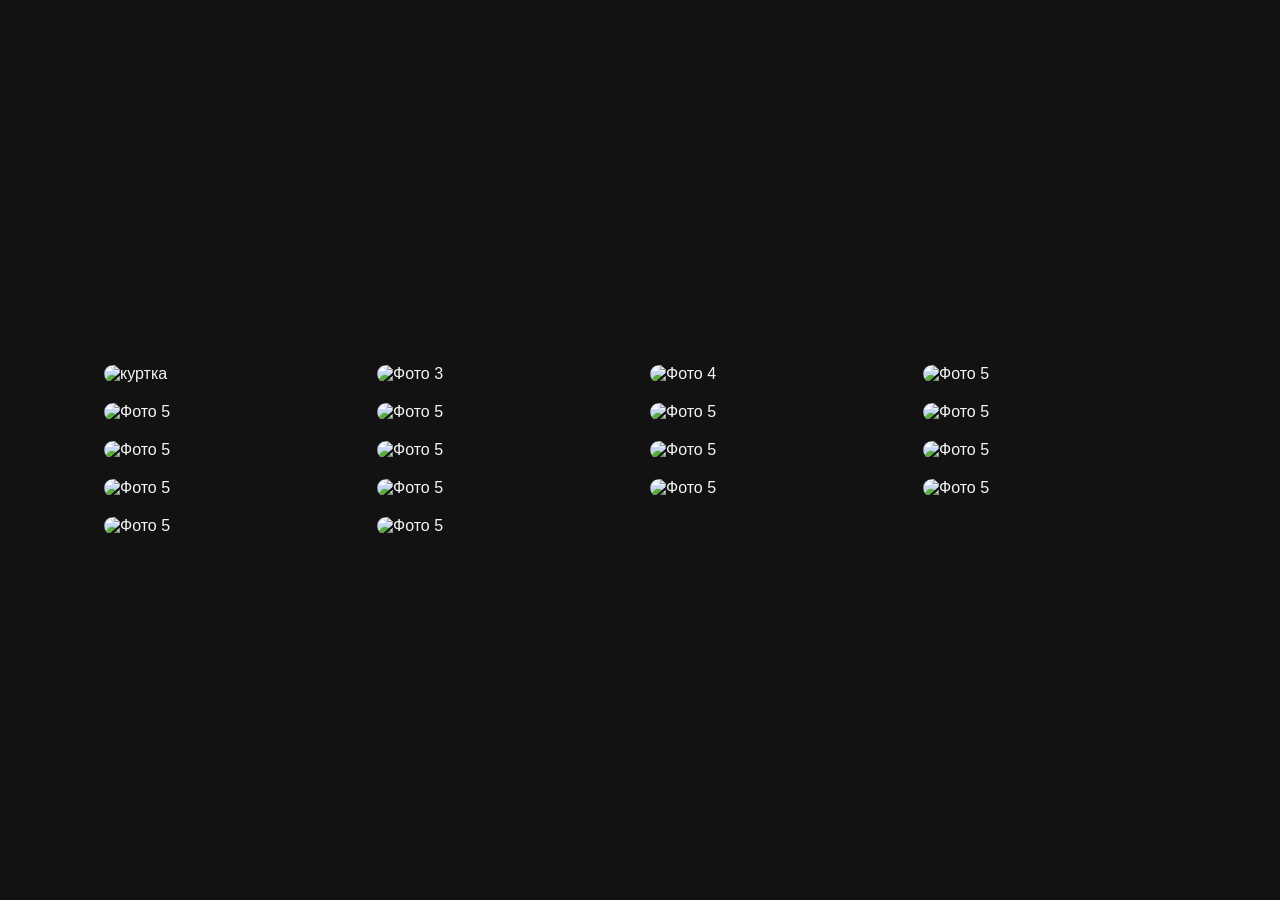
==== index.html @ 7046fb3c "Add files via upload" ====
<!DOCTYPE html>
<html lang="ru">
<head>
    <meta charset="UTF-8">
    <meta name="viewport" content="width=device-width, initial-scale=1.0">
    <title>Фотоколлаж</title>
    <link rel="stylesheet" href="style.css">
</head>
<body>
    <div class="collage">
        <!-- Замените 'image1.jpg', 'image2.jpg' и т. д. на имена ваших файлов -->
        
        <img src="images/1.jpg" alt="куртка">
        <img src="images/2.jpg" alt="Фото 3">
        <img src="images/3.jpg" alt="Фото 4">
        <img src="images/4.jpg" alt="Фото 5">
	<img src="images/5.jpg" alt="Фото 5">
	<img src="images/6.jpg" alt="Фото 5">
	<img src="images/7.jpg" alt="Фото 5">
	<img src="images/8.jpg" alt="Фото 5">
	<img src="images/9.jpg" alt="Фото 5">
	<img src="images/10.jpg" alt="Фото 5">
	<img src="images/11.jpg" alt="Фото 5">
	<img src="images/12.jpg" alt="Фото 5">
	<img src="images/13.jpg" alt="Фото 5">
	<img src="images/14.jpg" alt="Фото 5">
	<img src="images/15.jpg" alt="Фото 5">
	<img src="images/16.jpg" alt="Фото 5">
	<img src="images/17.jpg" alt="Фото 5">
	<img src="images/18.jpg" alt="Фото 5">






        <!-- Добавьте столько <img>, сколько нужно -->
    </div>
</body>
</html>
---- style.css ----
* {
    margin: 0;
    padding: 0;
    box-sizing: border-box;
}

:root {
    --dark-bg: #121212;
    --accent-color: #212121;
    --text-color: #f5f5f5;
    --border-radius: 12px;
}

body {
    background-color: var(--dark-bg);
    color: var(--text-color);
    font-family: 'Inter', sans-serif;
    display: flex;
    justify-content: center;
    align-items: center;
    min-height: 100vh;
}

.collage {
    display: grid;
    grid-template-columns: repeat(auto-fit, minmax(250px, 1fr));
    gap: 20px;
    padding: 40px;
    width: 90%;
    max-width: 1200px;
}

.collage img {
    width: 100%;
    height: auto;
    border-radius: var(--border-radius);
    object-fit: cover;
    transition: transform 0.3s ease, box-shadow 0.3s ease;
    filter: grayscale(0);
}

.collage img:hover {
    transform: scale(1.03);
    box-shadow: 0 8px 24px rgba(0, 0, 0, 0.5);
}

@media (max-width: 768px) {
    .collage {
        grid-template-columns: repeat(auto-fit, minmax(200px, 1fr));
        gap: 15px;
        padding: 30px;
    }
}

@media (max-width: 480px) {
    .collage {
        grid-template-columns: 1fr;
        gap: 10px;
        padding: 20px;
    }
}
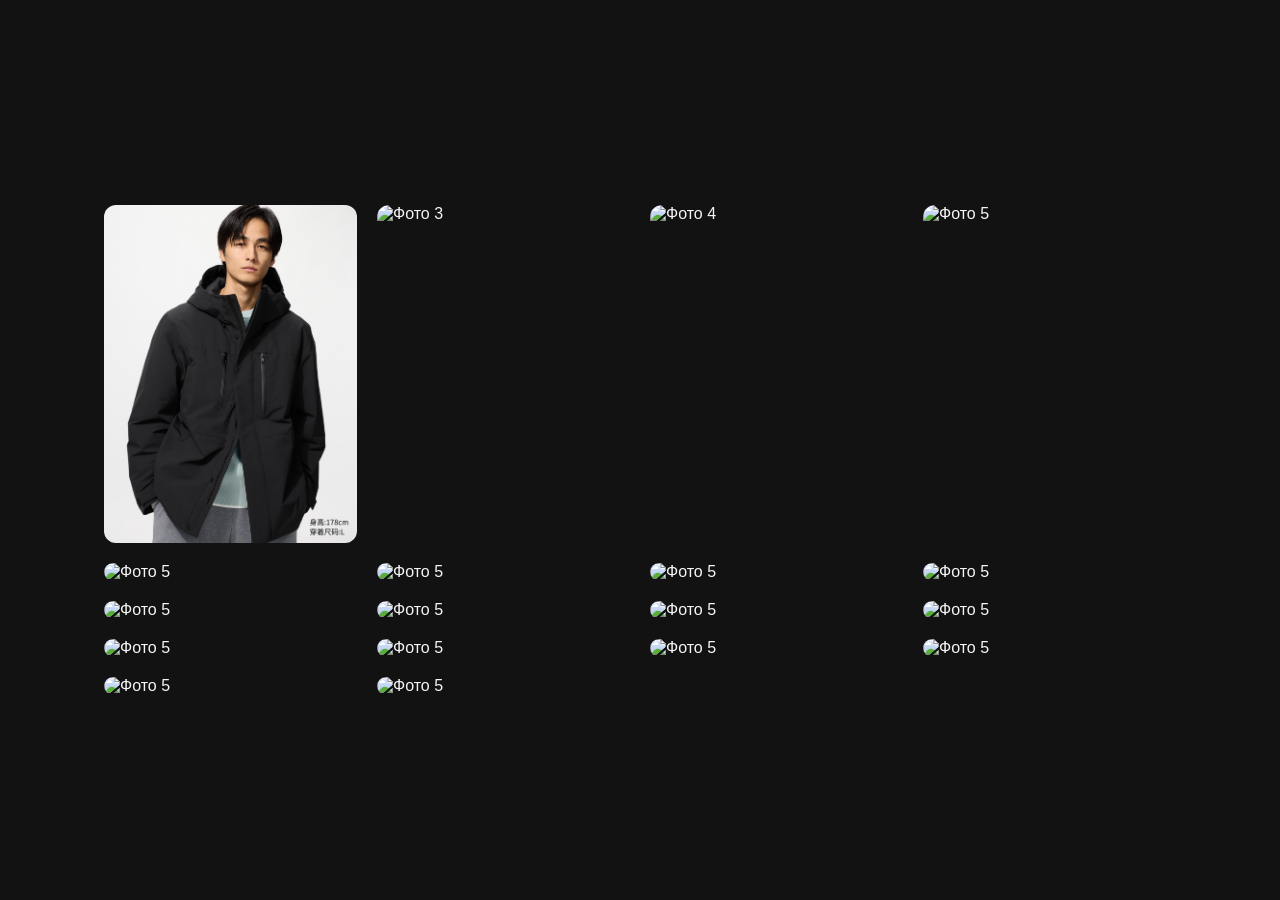
==== commit 34ca7bb6: "Update index.html" ====
--- a/index.html
+++ b/index.html
@@ -10,24 +10,24 @@
     <div class="collage">
         <!-- Замените 'image1.jpg', 'image2.jpg' и т. д. на имена ваших файлов -->
         
-        <img src="images/1.jpg" alt="куртка">
+        <img src="1.jpg" alt="куртка">
         <img src="images/2.jpg" alt="Фото 3">
         <img src="images/3.jpg" alt="Фото 4">
         <img src="images/4.jpg" alt="Фото 5">
-	<img src="images/5.jpg" alt="Фото 5">
-	<img src="images/6.jpg" alt="Фото 5">
-	<img src="images/7.jpg" alt="Фото 5">
-	<img src="images/8.jpg" alt="Фото 5">
-	<img src="images/9.jpg" alt="Фото 5">
-	<img src="images/10.jpg" alt="Фото 5">
-	<img src="images/11.jpg" alt="Фото 5">
-	<img src="images/12.jpg" alt="Фото 5">
-	<img src="images/13.jpg" alt="Фото 5">
-	<img src="images/14.jpg" alt="Фото 5">
-	<img src="images/15.jpg" alt="Фото 5">
-	<img src="images/16.jpg" alt="Фото 5">
-	<img src="images/17.jpg" alt="Фото 5">
-	<img src="images/18.jpg" alt="Фото 5">
+		<img src="images/5.jpg" alt="Фото 5">
+		<img src="images/6.jpg" alt="Фото 5">
+		<img src="images/7.jpg" alt="Фото 5">
+		<img src="images/8.jpg" alt="Фото 5">
+		<img src="images/9.jpg" alt="Фото 5">
+		<img src="images/10.jpg" alt="Фото 5">
+		<img src="images/11.jpg" alt="Фото 5">
+		<img src="images/12.jpg" alt="Фото 5">
+		<img src="images/13.jpg" alt="Фото 5">
+		<img src="images/14.jpg" alt="Фото 5">
+		<img src="images/15.jpg" alt="Фото 5">
+		<img src="images/16.jpg" alt="Фото 5">
+		<img src="images/17.jpg" alt="Фото 5">
+		<img src="images/18.jpg" alt="Фото 5">
 
 
 
@@ -37,4 +37,4 @@
         <!-- Добавьте столько <img>, сколько нужно -->
     </div>
 </body>
-</html>+</html>
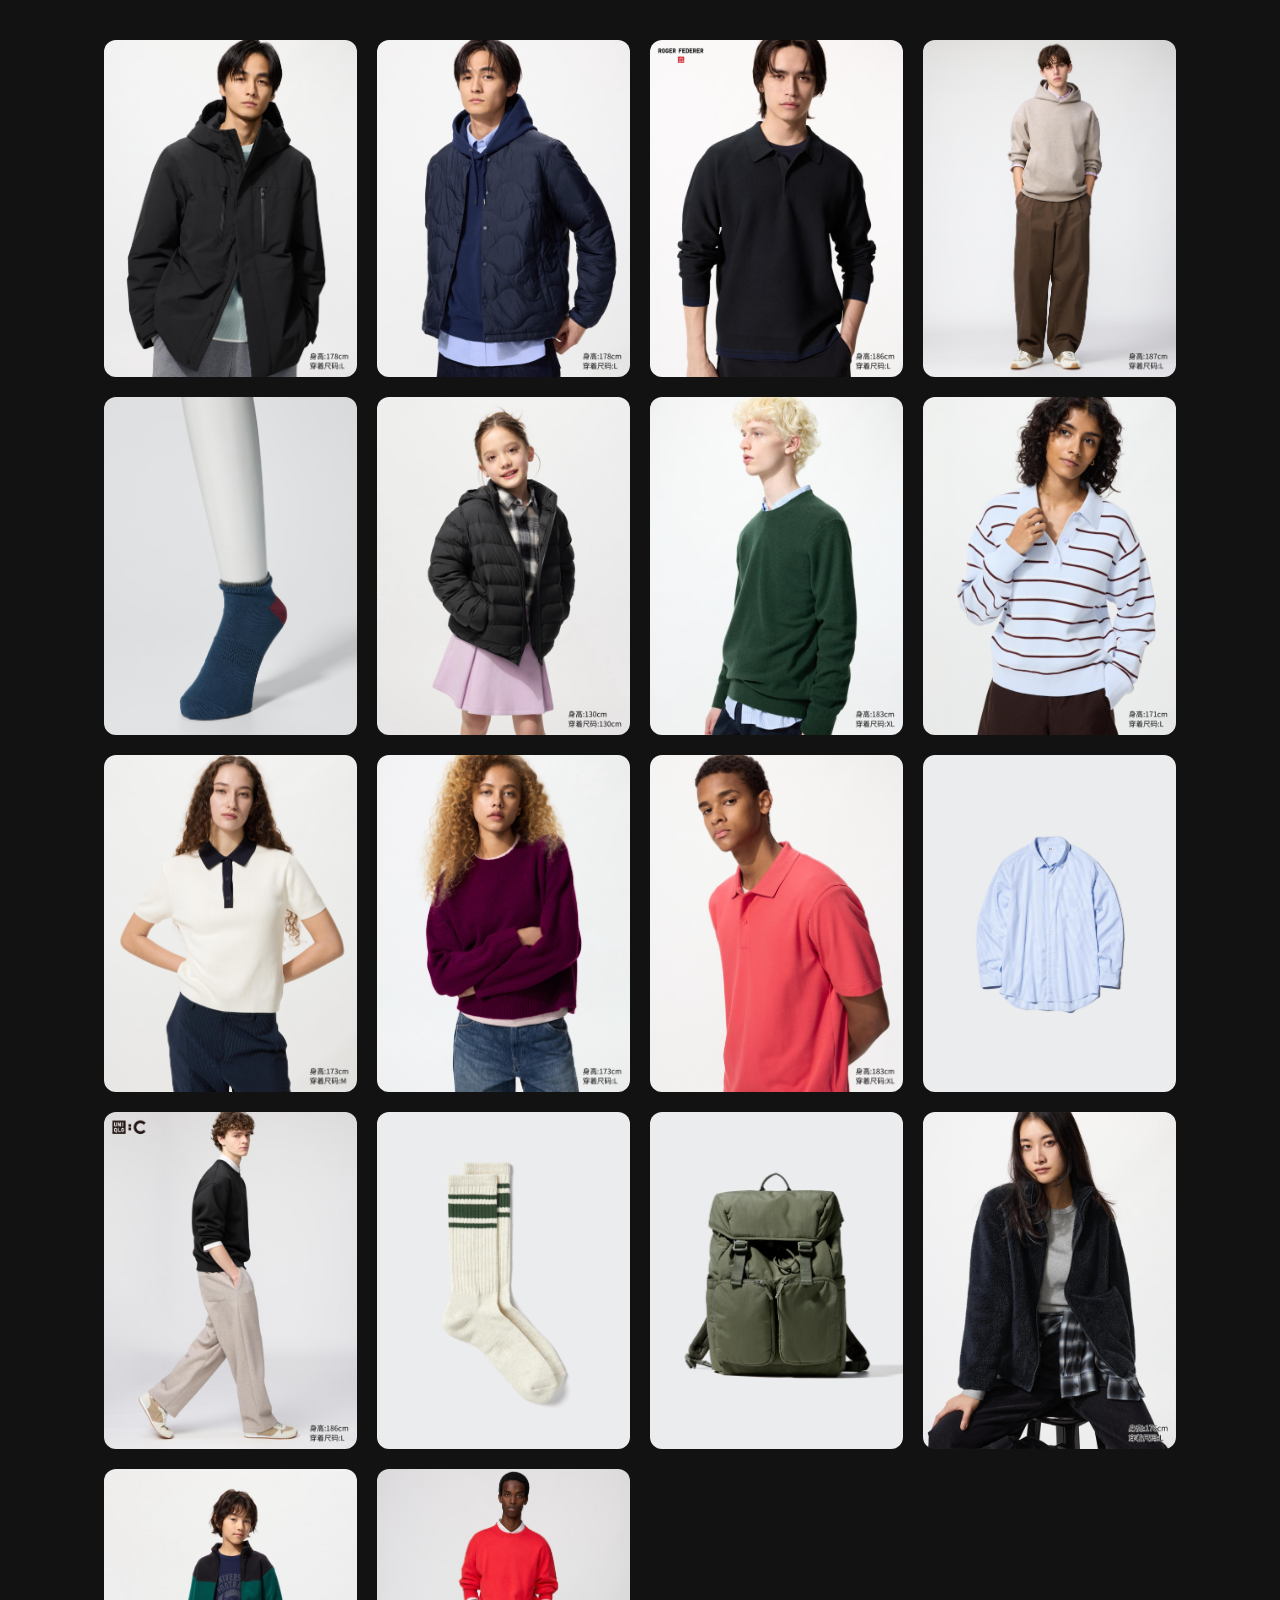
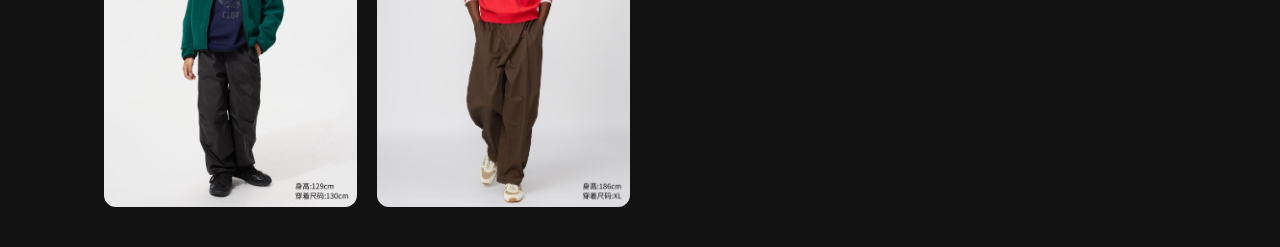
==== commit 6f7fb92f: "Update index.html" ====
--- a/index.html
+++ b/index.html
@@ -11,23 +11,23 @@
         <!-- Замените 'image1.jpg', 'image2.jpg' и т. д. на имена ваших файлов -->
         
         <img src="1.jpg" alt="куртка">
-        <img src="images/2.jpg" alt="Фото 3">
-        <img src="images/3.jpg" alt="Фото 4">
-        <img src="images/4.jpg" alt="Фото 5">
-		<img src="images/5.jpg" alt="Фото 5">
-		<img src="images/6.jpg" alt="Фото 5">
-		<img src="images/7.jpg" alt="Фото 5">
-		<img src="images/8.jpg" alt="Фото 5">
-		<img src="images/9.jpg" alt="Фото 5">
-		<img src="images/10.jpg" alt="Фото 5">
-		<img src="images/11.jpg" alt="Фото 5">
-		<img src="images/12.jpg" alt="Фото 5">
-		<img src="images/13.jpg" alt="Фото 5">
-		<img src="images/14.jpg" alt="Фото 5">
-		<img src="images/15.jpg" alt="Фото 5">
-		<img src="images/16.jpg" alt="Фото 5">
-		<img src="images/17.jpg" alt="Фото 5">
-		<img src="images/18.jpg" alt="Фото 5">
+        <img src="2.jpg" alt="Фото 3">
+        <img src="3.jpg" alt="Фото 4">
+        <img src="4.jpg" alt="Фото 5">
+		<img src="5.jpg" alt="Фото 5">
+		<img src="6.jpg" alt="Фото 5">
+		<img src="7.jpg" alt="Фото 5">
+		<img src="8.jpg" alt="Фото 5">
+		<img src="9.jpg" alt="Фото 5">
+		<img src="10.jpg" alt="Фото 5">
+		<img src="11.jpg" alt="Фото 5">
+		<img src="12.jpg" alt="Фото 5">
+		<img src="13.jpg" alt="Фото 5">
+		<img src="14.jpg" alt="Фото 5">
+		<img src="15.jpg" alt="Фото 5">
+		<img src="16.jpg" alt="Фото 5">
+		<img src="17.jpg" alt="Фото 5">
+		<img src="18.jpg" alt="Фото 5">
 
 
 
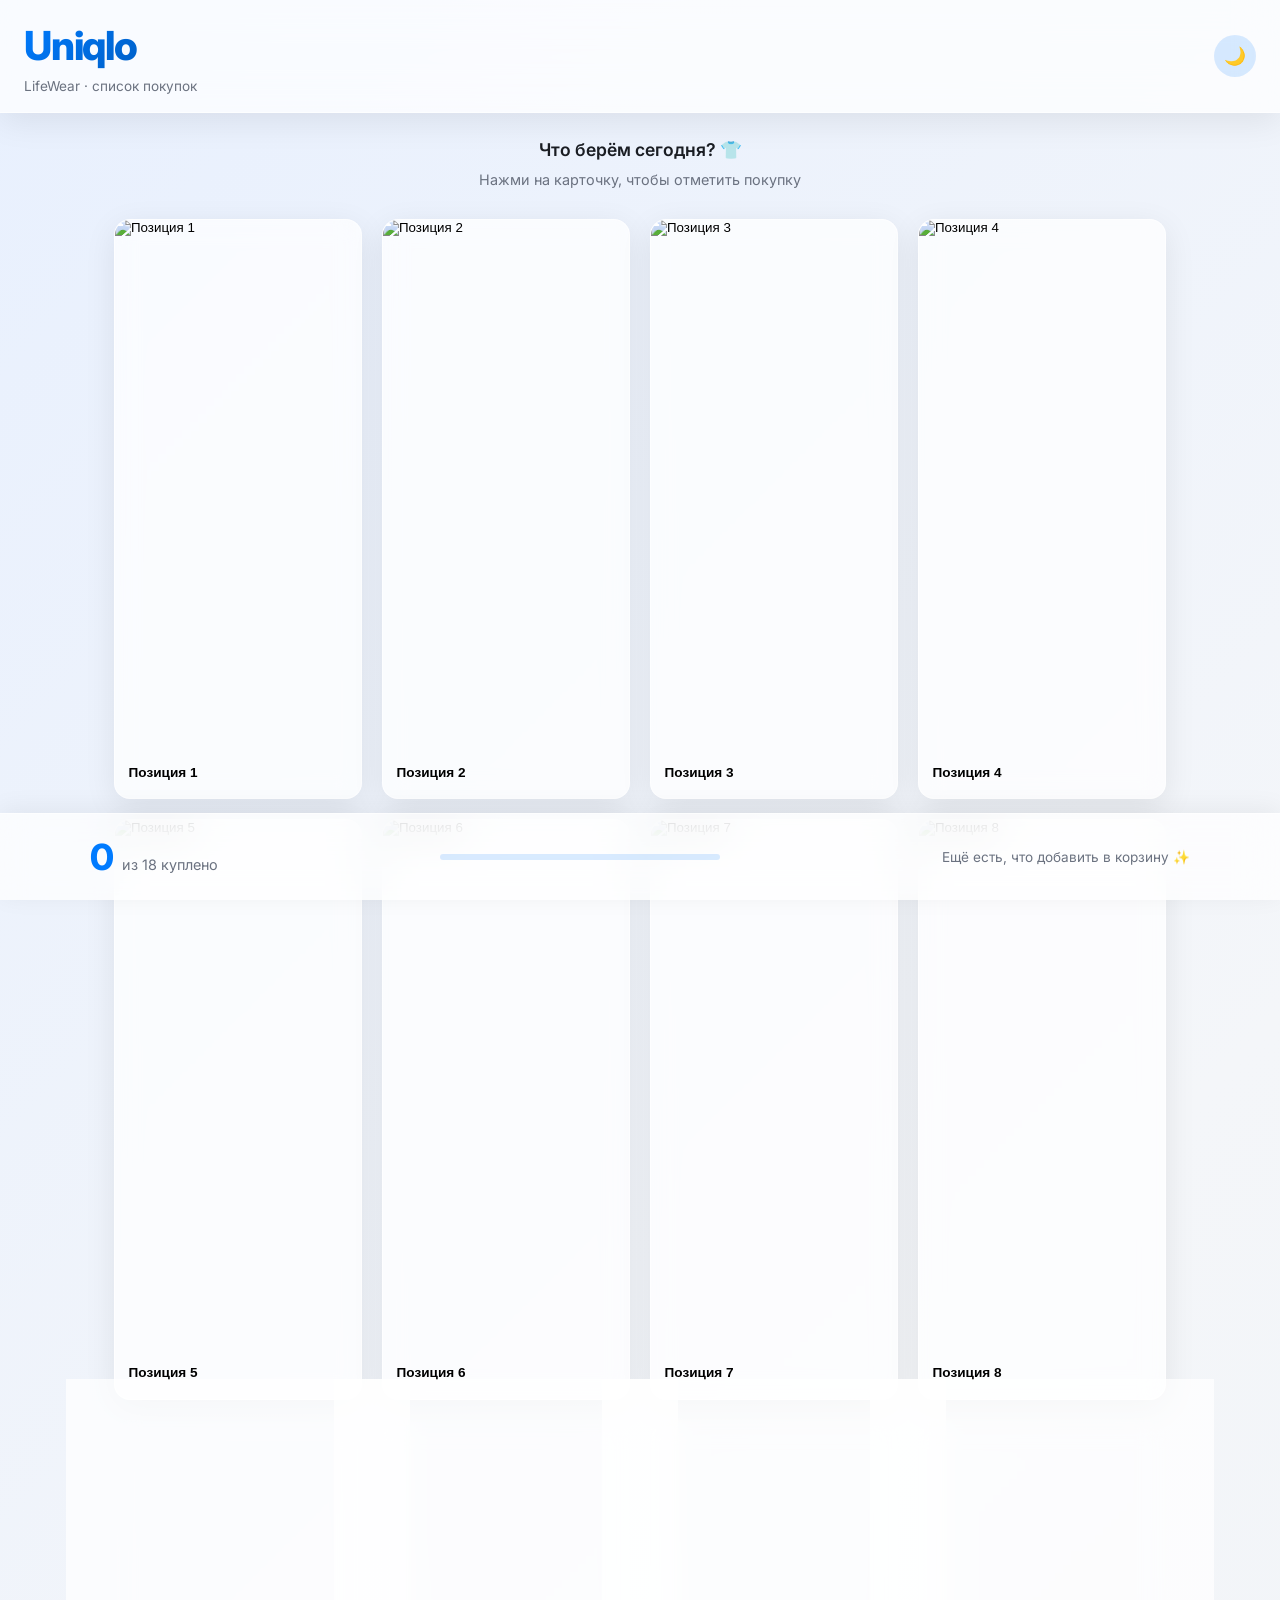
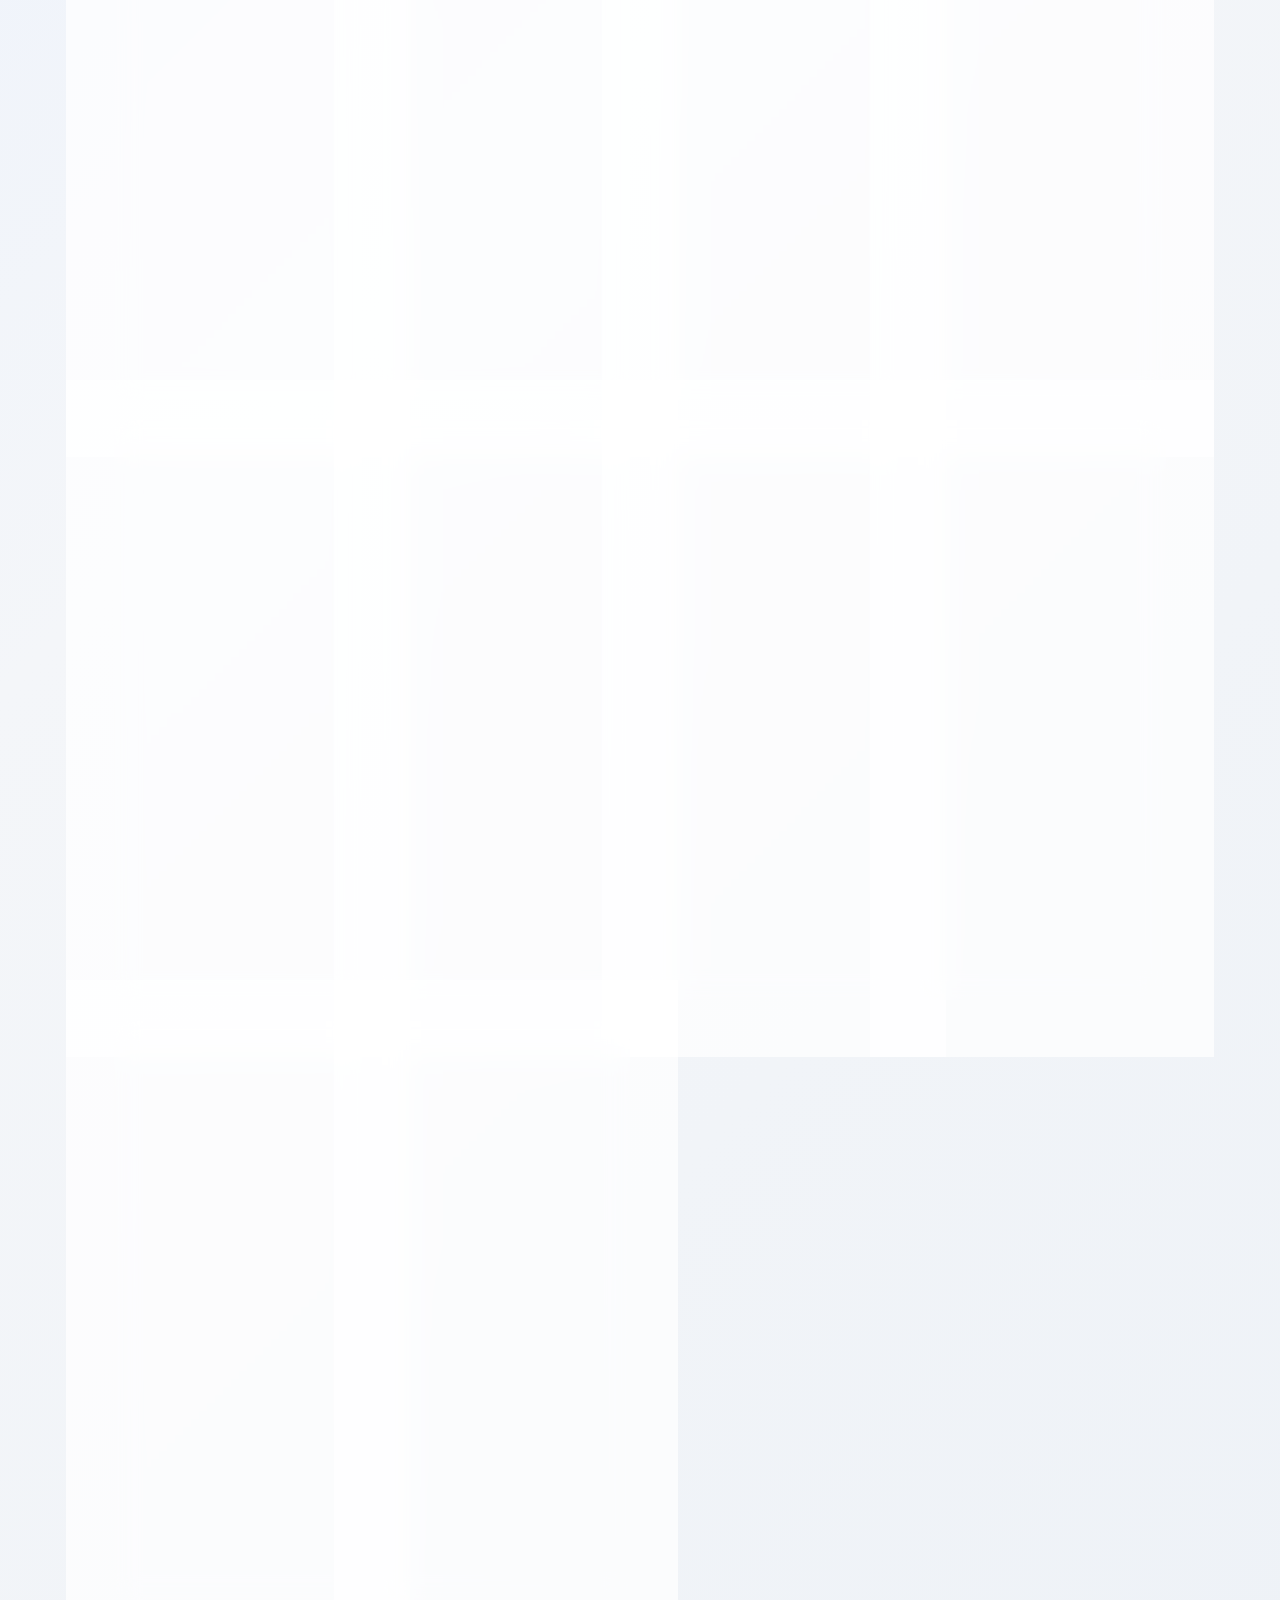
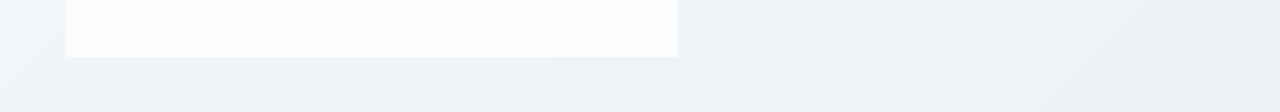
==== commit 9753566c: "Update index.html" ====
--- a/index.html
+++ b/index.html
@@ -1,40 +1,217 @@
 <!DOCTYPE html>
 <html lang="ru">
 <head>
-    <meta charset="UTF-8">
-    <meta name="viewport" content="width=device-width, initial-scale=1.0">
-    <title>Фотоколлаж</title>
-    <link rel="stylesheet" href="style.css">
+<meta charset="UTF-8">
+<meta name="viewport" content="width=device-width, initial-scale=1">
+<title>Uniqlo — Список покупок</title>
+<link rel="preconnect" href="https://fonts.googleapis.com">
+<link rel="preconnect" href="https://fonts.gstatic.com" crossorigin>
+<link href="https://fonts.googleapis.com/css2?family=Inter:wght@400;600;800&display=swap" rel="stylesheet">
+<style>
+*,*::before,*::after{box-sizing:border-box;margin:0;padding:0}
+:root{
+  --accent:#007bff;--accent-soft:rgba(0,123,255,.15);
+  --bg:#f4f6f9;--surface:rgba(255,255,255,.72);
+  --text:#1a1d23;--muted:#6b7280;--border:rgba(255,255,255,.6);
+  --shadow:0 8px 32px rgba(0,0,0,.08);--radius:16px;
+  --grad:linear-gradient(135deg,#e8f0fe 0%,#f4f6f9 50%,#eef2f7 100%);
+}
+[data-theme=dark]{
+  --bg:#0f1419;--surface:rgba(30,36,48,.75);
+  --text:#f0f2f5;--muted:#9ca3af;--border:rgba(255,255,255,.08);
+  --shadow:0 8px 32px rgba(0,0,0,.35);--accent-soft:rgba(0,123,255,.25);
+  --grad:linear-gradient(135deg,#0f1419 0%,#151b26 50%,#1a2233 100%);
+}
+html{scroll-behavior:smooth}
+body{
+  font-family:Inter,system-ui,-apple-system,sans-serif;
+  background:var(--grad);color:var(--text);min-height:100dvh;
+  display:flex;flex-direction:column;line-height:1.5;
+  transition:background .4s,color .4s;
+}
+
+/* Header */
+header{
+  position:sticky;top:0;z-index:10;
+  display:flex;align-items:center;justify-content:space-between;
+  padding:1rem 1.5rem;
+  background:var(--surface);backdrop-filter:blur(20px);-webkit-backdrop-filter:blur(20px);
+  border-bottom:1px solid var(--border);box-shadow:var(--shadow);
+}
+.logo{
+  font-size:clamp(1.75rem,5vw,2.5rem);font-weight:800;letter-spacing:-.03em;
+  background:linear-gradient(135deg,var(--accent),#0056b3);
+  -webkit-background-clip:text;-webkit-text-fill-color:transparent;background-clip:text;
+}
+.tagline{font-size:.85rem;color:var(--muted);font-weight:400}
+.theme-btn{
+  width:42px;height:42px;border:none;border-radius:50%;cursor:pointer;
+  background:var(--accent-soft);color:var(--text);font-size:1.1rem;
+  display:grid;place-items:center;transition:transform .25s,background .25s;
+}
+.theme-btn:hover{transform:scale(1.08);background:var(--accent);color:#fff}
+
+/* Main */
+main{flex:1;padding:1.5rem;max-width:1100px;width:100%;margin:0 auto}
+.intro{text-align:center;margin-bottom:1.75rem}
+.intro h2{font-size:1.1rem;font-weight:600;margin-bottom:.35rem}
+.intro p{color:var(--muted);font-size:.9rem}
+
+.collage{
+  display:grid;
+  grid-template-columns:repeat(auto-fill,minmax(150px,1fr));
+  gap:1rem;
+}
+@media(min-width:640px){.collage{grid-template-columns:repeat(3,1fr);gap:1.25rem}}
+@media(min-width:900px){.collage{grid-template-columns:repeat(4,1fr)}}
+
+.item{
+  position:relative;border:none;padding:0;cursor:pointer;text-align:left;
+  border-radius:var(--radius);overflow:hidden;
+  background:var(--surface);backdrop-filter:blur(12px);-webkit-backdrop-filter:blur(12px);
+  box-shadow:var(--shadow);border:1px solid var(--border);
+  transition:transform .3s,box-shadow .3s,opacity .3s;
+  animation:fadeUp .5s ease both;
+  animation-delay:calc(var(--i,0)*.05s);
+}
+.item:hover{transform:translateY(-4px);box-shadow:0 12px 40px rgba(0,123,255,.15)}
+.item:focus-visible{outline:2px solid var(--accent);outline-offset:3px}
+.item img{width:100%;aspect-ratio:3/4;object-fit:cover;display:block;transition:filter .35s}
+.item-info{padding:.75rem .85rem 1rem}
+.item-info h3{font-size:.85rem;font-weight:600;margin-bottom:.15rem}
+.item-info span{font-size:.75rem;color:var(--muted)}
+.check{
+  position:absolute;top:.6rem;right:.6rem;width:28px;height:28px;border-radius:50%;
+  background:rgba(255,255,255,.85);backdrop-filter:blur(8px);
+  display:grid;place-items:center;font-size:.75rem;
+  opacity:0;transform:scale(.6);transition:opacity .3s,transform .3s,background .3s;
+  border:2px solid transparent;
+}
+.item.bought img{filter:brightness(.55) saturate(.6)}
+.item.bought{opacity:.85}
+.item.bought .check{
+  opacity:1;transform:scale(1);
+  background:var(--accent);color:#fff;border-color:var(--accent);
+}
+
+/* Footer */
+footer{
+  position:sticky;bottom:0;
+  padding:1rem 1.5rem;
+  background:var(--surface);backdrop-filter:blur(20px);-webkit-backdrop-filter:blur(20px);
+  border-top:1px solid var(--border);box-shadow:0 -4px 24px rgba(0,0,0,.06);
+}
+.footer-inner{
+  max-width:1100px;margin:0 auto;
+  display:flex;align-items:center;justify-content:space-between;gap:1rem;flex-wrap:wrap;
+}
+.counter{display:flex;align-items:baseline;gap:.5rem}
+.counter-num{
+  font-size:clamp(1.75rem,4vw,2.25rem);font-weight:800;color:var(--accent);
+  transition:transform .3s;
+}
+.counter-num.pop{animation:pop .35s ease}
+.counter-label{font-size:.9rem;color:var(--muted)}
+.progress-wrap{flex:1;min-width:120px;max-width:280px}
+.progress-bar{
+  height:6px;border-radius:99px;background:var(--accent-soft);overflow:hidden;
+}
+.progress-fill{
+  height:100%;border-radius:99px;background:linear-gradient(90deg,var(--accent),#339dff);
+  width:0;transition:width .5s cubic-bezier(.4,0,.2,1);
+}
+.done-msg{font-size:.85rem;color:var(--muted);transition:opacity .3s}
+
+@keyframes fadeUp{from{opacity:0;transform:translateY(16px)}to{opacity:1;transform:none}}
+@keyframes pop{0%,100%{transform:scale(1)}50%{transform:scale(1.2)}}
+</style>
 </head>
 <body>
-    <div class="collage">
-        <!-- Замените 'image1.jpg', 'image2.jpg' и т. д. на имена ваших файлов -->
-        
-        <img src="1.jpg" alt="куртка">
-        <img src="2.jpg" alt="Фото 3">
-        <img src="3.jpg" alt="Фото 4">
-        <img src="4.jpg" alt="Фото 5">
-		<img src="5.jpg" alt="Фото 5">
-		<img src="6.jpg" alt="Фото 5">
-		<img src="7.jpg" alt="Фото 5">
-		<img src="8.jpg" alt="Фото 5">
-		<img src="9.jpg" alt="Фото 5">
-		<img src="10.jpg" alt="Фото 5">
-		<img src="11.jpg" alt="Фото 5">
-		<img src="12.jpg" alt="Фото 5">
-		<img src="13.jpg" alt="Фото 5">
-		<img src="14.jpg" alt="Фото 5">
-		<img src="15.jpg" alt="Фото 5">
-		<img src="16.jpg" alt="Фото 5">
-		<img src="17.jpg" alt="Фото 5">
-		<img src="18.jpg" alt="Фото 5">
-
-
-
-
-
-
-        <!-- Добавьте столько <img>, сколько нужно -->
+<header>
+  <div>
+    <div class="logo">Uniqlo</div>
+    <div class="tagline">LifeWear · список покупок</div>
+  </div>
+  <button class="theme-btn" id="themeBtn" aria-label="Переключить тему">🌙</button>
+</header>
+
+<main>
+  <div class="intro">
+    <h2>Что берём сегодня? 👕</h2>
+    <p>Нажми на карточку, чтобы отметить покупку</p>
+  </div>
+  <div class="collage" id="collage"></div>
+</main>
+
+<footer>
+  <div class="footer-inner">
+    <div class="counter">
+      <span class="counter-num" id="count">0</span>
+      <span class="counter-label">из <span id="total">0</span> куплено</span>
     </div>
+    <div class="progress-wrap">
+      <div class="progress-bar"><div class="progress-fill" id="progress"></div></div>
+    </div>
+    <div class="done-msg" id="msg">Ещё есть, что добавить в корзину ✨</div>
+  </div>
+</footer>
+
+<script>
+const IMG_BASE='https://raw.githubusercontent.com/zk8di/uniq/main';
+const items=Array.from({length:18},(_,i)=>({
+  name:`Позиция ${i+1}`,
+  img:`${IMG_BASE}/${i+1}.jpg`
+}));
+const KEY='uniqlo-bought-v2';
+let bought=JSON.parse(localStorage.getItem(KEY)||'[]');
+const collage=document.getElementById('collage');
+const countEl=document.getElementById('count');
+const totalEl=document.getElementById('total');
+const progressEl=document.getElementById('progress');
+const msgEl=document.getElementById('msg');
+totalEl.textContent=items.length;
+
+items.forEach((it,i)=>{
+  const btn=document.createElement('button');
+  btn.className='item'+(bought.includes(i)?' bought':'');
+  btn.style.setProperty('--i',i);
+  btn.innerHTML=`<img src="${it.img}" alt="${it.name}" loading="lazy" width="400" height="533"><span class="check">✓</span><div class="item-info"><h3>${it.name}</h3></div>`;
+  btn.addEventListener('click',()=>{
+    btn.classList.toggle('bought');
+    const idx=bought.indexOf(i);
+    if(idx>-1)bought.splice(idx,1);else bought.push(i);
+    localStorage.setItem(KEY,JSON.stringify(bought));
+    updateCounter(true);
+  });
+  collage.appendChild(btn);
+});
+
+function updateCounter(animate){
+  const n=bought.length;
+  countEl.textContent=n;
+  progressEl.style.width=(n/items.length*100)+'%';
+  if(animate){countEl.classList.remove('pop');void countEl.offsetWidth;countEl.classList.add('pop')}
+  msgEl.textContent=n===0?'Ещё есть, что добавить в корзину ✨'
+    :n===items.length?'Всё куплено! Отличный шопинг 🎉'
+    :`Осталось ${items.length-n} — почти готово 💪`;
+}
+updateCounter(false);
+
+const themeBtn=document.getElementById('themeBtn');
+const saved=localStorage.getItem('uniqlo-theme');
+if(saved)document.documentElement.setAttribute('data-theme',saved);
+themeBtn.textContent=document.documentElement.getAttribute('data-theme')==='dark'?'☀️':'🌙';
+themeBtn.addEventListener('click',()=>{
+  const dark=document.documentElement.getAttribute('data-theme')!=='dark';
+  document.documentElement.setAttribute('data-theme',dark?'dark':'');
+  if(!dark)document.documentElement.removeAttribute('data-theme');
+  localStorage.setItem('uniqlo-theme',dark?'dark':'');
+  themeBtn.textContent=dark?'☀️':'🌙';
+});
+if(!saved&&matchMedia('(prefers-color-scheme:dark)').matches){
+  document.documentElement.setAttribute('data-theme','dark');
+  themeBtn.textContent='☀️';
+}
+</script>
 </body>
 </html>
